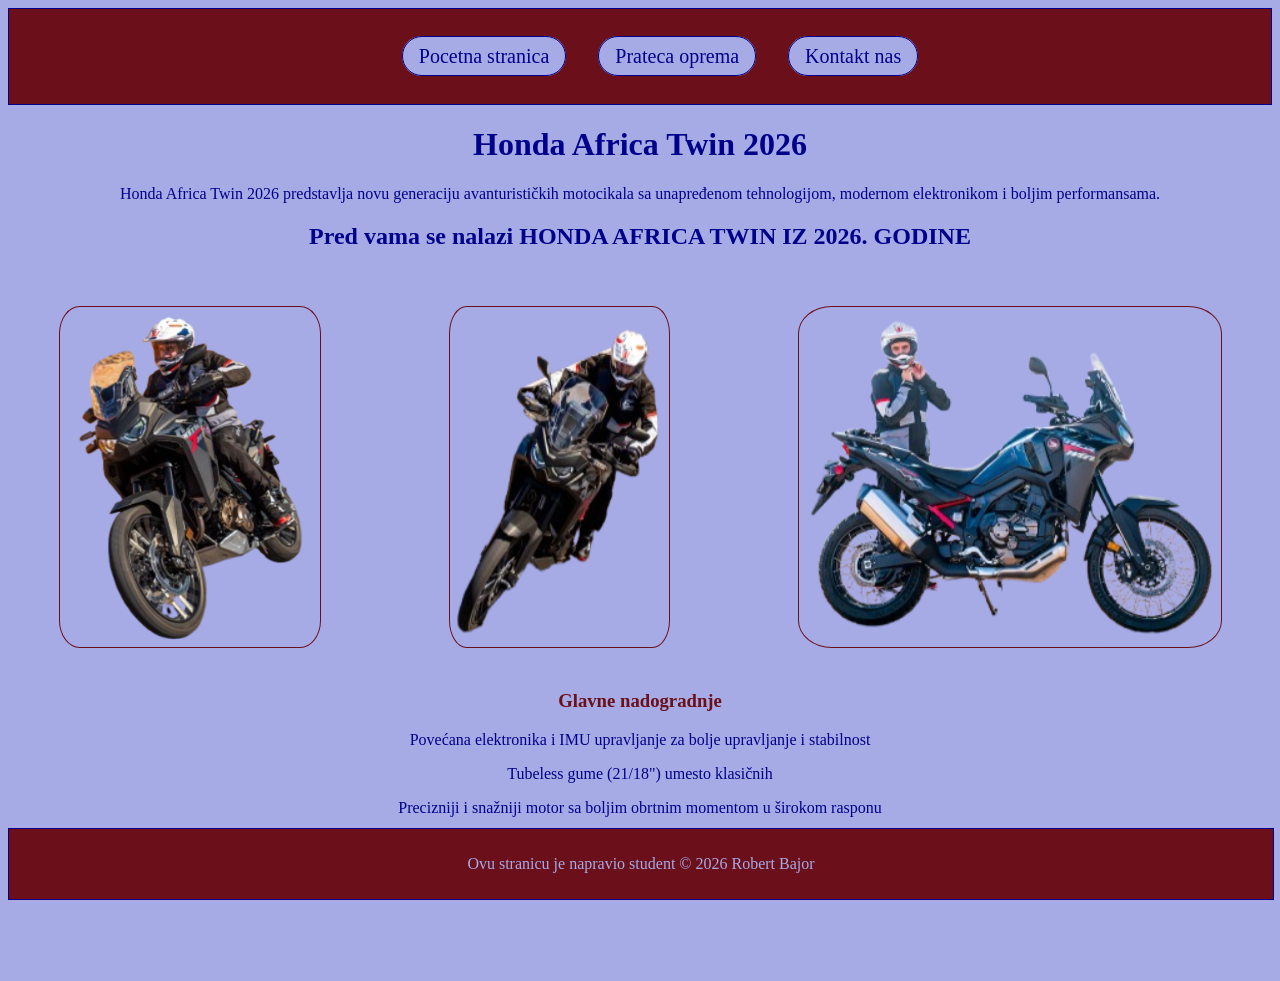
==== index.html @ 04c40079 "Update index.html" ====
<!DOCTYPE html>
<html lang="en">
<head>
    <meta charset="UTF-8">
    <meta name="author" content="Robert Bajor">
    <meta name="viewport" content="width=device-width, initial-scale=1.0">
    <meta name="description" content="Upoznajte Honda Africa Twin 2026 motocikl, njegove tehničke karakteristike, novu tehnologiju, performanse i prateću opremu.">
    <link rel="stylesheet" href="style.css">
    <link rel="icon" type="png" href="favicon.png">
    <title>Honda Africa Twin 2026 – Karakteristike i oprema</title>
</head>
<body>

    <header>
    <ul>
    <li><a href="index.html">Pocetna stranica</a></li>
    <li><a href="index2.html">Prateca oprema</a></li>
    <li><a href="index3.html">Kontakt nas</a></li>
    </ul>
    </header>

    <h1>Honda Africa Twin 2026</h1>
    <p>Honda Africa Twin 2026 predstavlja novu generaciju
avanturističkih motocikala sa unapređenom tehnologijom,
modernom elektronikom i boljim performansama.</p>
    <h2>Pred vama se nalazi HONDA AFRICA TWIN IZ 2026. GODINE</h2>

    <div class="container">
    <img id="prva" src="prva.png" alt="prvaslika">
    <img id="druga" src="druga.png" alt="drugaslika">
    <img id="treca" src="treca.png" alt="trecaslika">
    </div>

    <h3>Glavne nadogradnje</h3>
    <p>Povećana elektronika i IMU upravljanje za bolje upravljanje i stabilnost</p>
    <p>Tubeless gume (21/18") umesto klasičnih</p>
    <p>Precizniji i snažniji motor sa boljim obrtnim momentom u širokom rasponu</p>
    <p>Ažurirani TFT ekran i bolja povezivost</p>
    <p>Opcija Showa EERA™ elektronski upravljanog ovjesa na ES i Adventure Sports modelima</p>

    <footer>
    <p id="paragraf">Ovu stranicu je napravio student © 2026 Robert Bajor</p>
    </footer>
</body>
</html>
---- style.css ----
body{
    text-align: center;
    background-color: #a6abe6;
}

header{
    background-color: #6b0f1a;
    padding: 20px 0px;
    border: 1px solid darkblue;
}

ul{
    display: flex;
    justify-content: center;
    gap: 32px;
    list-style: none;
}

a {
    text-decoration: none;
    color: darkblue;
    font-size: 20px;
    background-color: #a6abe6;
    padding: 8px 16px;
    border: 1px solid darkblue;
    border-radius: 32px;
    animation: menjanjeBoje 1.5s infinite alternate;
    transition: all 0.3s ease;
}

@keyframes menjanjeBoje {
    0% {
        background-color: #a6abe6;
        color: darkblue;
    }
    50% {
        background-color: #9790d8;
        color: white;
    }
    100% {
        background-color: #a6abe6;
        color: darkblue;
    }
}

h1{
    color: darkblue;
}

h2{
    color: darkblue;
    padding-bottom: 36px;
}

.container{
    display: flex;
    justify-content: center;
    gap: 128px;
}

#prva{
    width: 260px;
    height: 340px;
}

footer{
    background-color: #6b0f1a;
    padding: 10px 0px;
    border: 1px solid darkblue;
    bottom: 0px;
    position: sticky;
    width: 100%;
}

img {
    animation: Dolazak 1.2s ease-in;
    border: 1px solid #6b0f1a;
    border-radius: 8%;
}

@keyframes Dolazak {
    from {
        opacity: 0;
        transform: scale(0.9);
    }
    to {
        opacity: 1;
        transform: scale(1);
    }
}

img:hover{
    background-color: #9790d8;
    border-radius: 8%;
    transition: 0.2s;

}

h3{
    color: #6b0f1a;
    padding-top: 24px;
}

p{
    color: darkblue;
}

#paragraf{
    color: #a6abe6;
}

.forma{
    text-align: center;
    display: flex;
    flex-direction: column;
    gap: 12px;
    max-width: 400px;
    border: 2px solid #6b0f1a;
    border-radius: 12%;
    padding: 64px;
    margin: auto;
}

header {
    animation: slideDown 1s ease-out;
}

@keyframes slideDown {
    from {
        transform: translateY(-50px);
        opacity: 0;
    }
    to {
        transform: translateY(0);
        opacity: 1;
    }
}
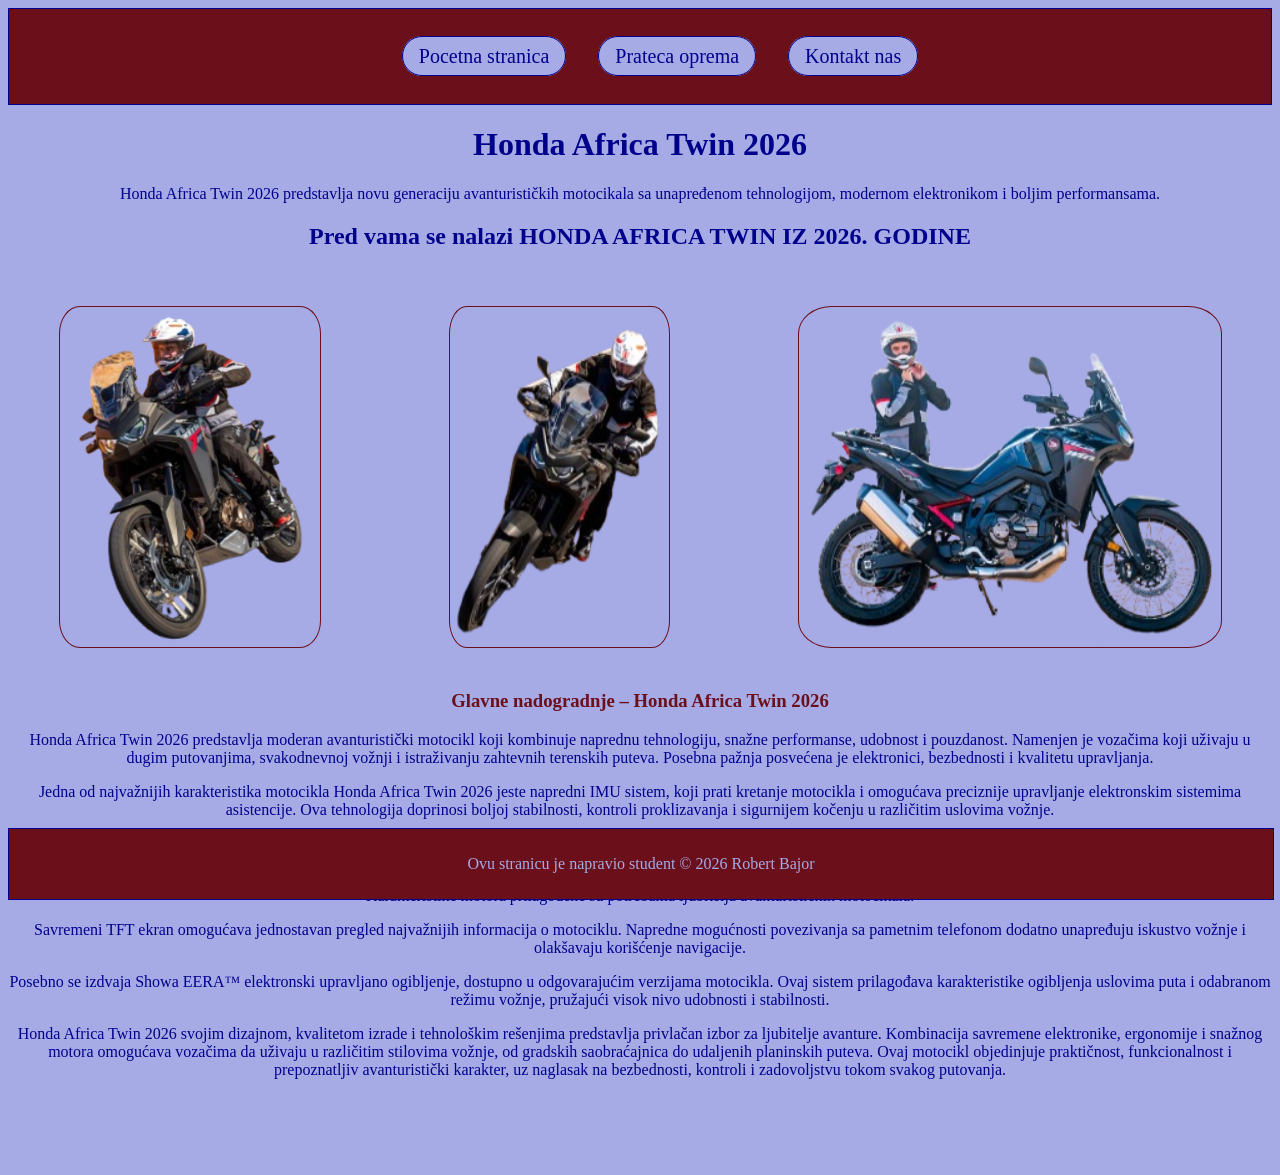
==== commit bd28ddd5: "Update index.html" ====
--- a/index.html
+++ b/index.html
@@ -1,13 +1,14 @@
 <!DOCTYPE html>
-<html lang="en">
+<html lang="sr-Latn">
 <head>
     <meta charset="UTF-8">
     <meta name="author" content="Robert Bajor">
     <meta name="viewport" content="width=device-width, initial-scale=1.0">
+    <link rel="canonical" href="https://bajorrobert1024-ux.github.io/RobertBajorIT2026/index.html">
     <meta name="description" content="Upoznajte Honda Africa Twin 2026 motocikl, njegove tehničke karakteristike, novu tehnologiju, performanse i prateću opremu.">
     <link rel="stylesheet" href="style.css">
-    <link rel="icon" type="png" href="favicon.png">
-    <title>Honda Africa Twin 2026 – Karakteristike i oprema</title>
+    <link rel="icon" type="image" href="favicon.png">
+    <title>Honda Africa Twin 2026</title>
 </head>
 <body>
 
@@ -31,12 +32,21 @@
     <img id="treca" src="treca.png" alt="trecaslika">
     </div>
 
-    <h3>Glavne nadogradnje</h3>
-    <p>Povećana elektronika i IMU upravljanje za bolje upravljanje i stabilnost</p>
-    <p>Tubeless gume (21/18") umesto klasičnih</p>
-    <p>Precizniji i snažniji motor sa boljim obrtnim momentom u širokom rasponu</p>
-    <p>Ažurirani TFT ekran i bolja povezivost</p>
-    <p>Opcija Showa EERA™ elektronski upravljanog ovjesa na ES i Adventure Sports modelima</p>
+<h3>Glavne nadogradnje – Honda Africa Twin 2026</h3>
+
+<p>Honda Africa Twin 2026 predstavlja moderan avanturistički motocikl koji kombinuje naprednu tehnologiju, snažne performanse, udobnost i pouzdanost. Namenjen je vozačima koji uživaju u dugim putovanjima, svakodnevnoj vožnji i istraživanju zahtevnih terenskih puteva. Posebna pažnja posvećena je elektronici, bezbednosti i kvalitetu upravljanja.</p>
+
+<p>Jedna od najvažnijih karakteristika motocikla Honda Africa Twin 2026 jeste napredni IMU sistem, koji prati kretanje motocikla i omogućava preciznije upravljanje elektronskim sistemima asistencije. Ova tehnologija doprinosi boljoj stabilnosti, kontroli proklizavanja i sigurnijem kočenju u različitim uslovima vožnje.</p>
+
+<p>Tubeless pneumatici dimenzija 21 inč napred i 18 inča pozadi kod standardnog modela omogućavaju praktičnije održavanje i lakšu popravku u slučaju oštećenja pneumatika tokom putovanja.</p>
+
+<p>Snažan motor pruža odličan obrtni moment u širokom rasponu obrtaja, omogućavajući ravnomerno ubrzavanje, lakše savladavanje zahtevnih terena i udobnu vožnju na otvorenom putu. Karakteristike motora prilagođene su potrebama ljubitelja avanturističkih motocikala.</p>
+
+<p>Savremeni TFT ekran omogućava jednostavan pregled najvažnijih informacija o motociklu. Napredne mogućnosti povezivanja sa pametnim telefonom dodatno unapređuju iskustvo vožnje i olakšavaju korišćenje navigacije.</p>
+
+<p>Posebno se izdvaja Showa EERA™ elektronski upravljano ogibljenje, dostupno u odgovarajućim verzijama motocikla. Ovaj sistem prilagođava karakteristike ogibljenja uslovima puta i odabranom režimu vožnje, pružajući visok nivo udobnosti i stabilnosti.</p>
+
+<p>Honda Africa Twin 2026 svojim dizajnom, kvalitetom izrade i tehnološkim rešenjima predstavlja privlačan izbor za ljubitelje avanture. Kombinacija savremene elektronike, ergonomije i snažnog motora omogućava vozačima da uživaju u različitim stilovima vožnje, od gradskih saobraćajnica do udaljenih planinskih puteva. Ovaj motocikl objedinjuje praktičnost, funkcionalnost i prepoznatljiv avanturistički karakter, uz naglasak na bezbednosti, kontroli i zadovoljstvu tokom svakog putovanja.</p>
 
     <footer>
     <p id="paragraf">Ovu stranicu je napravio student © 2026 Robert Bajor</p>
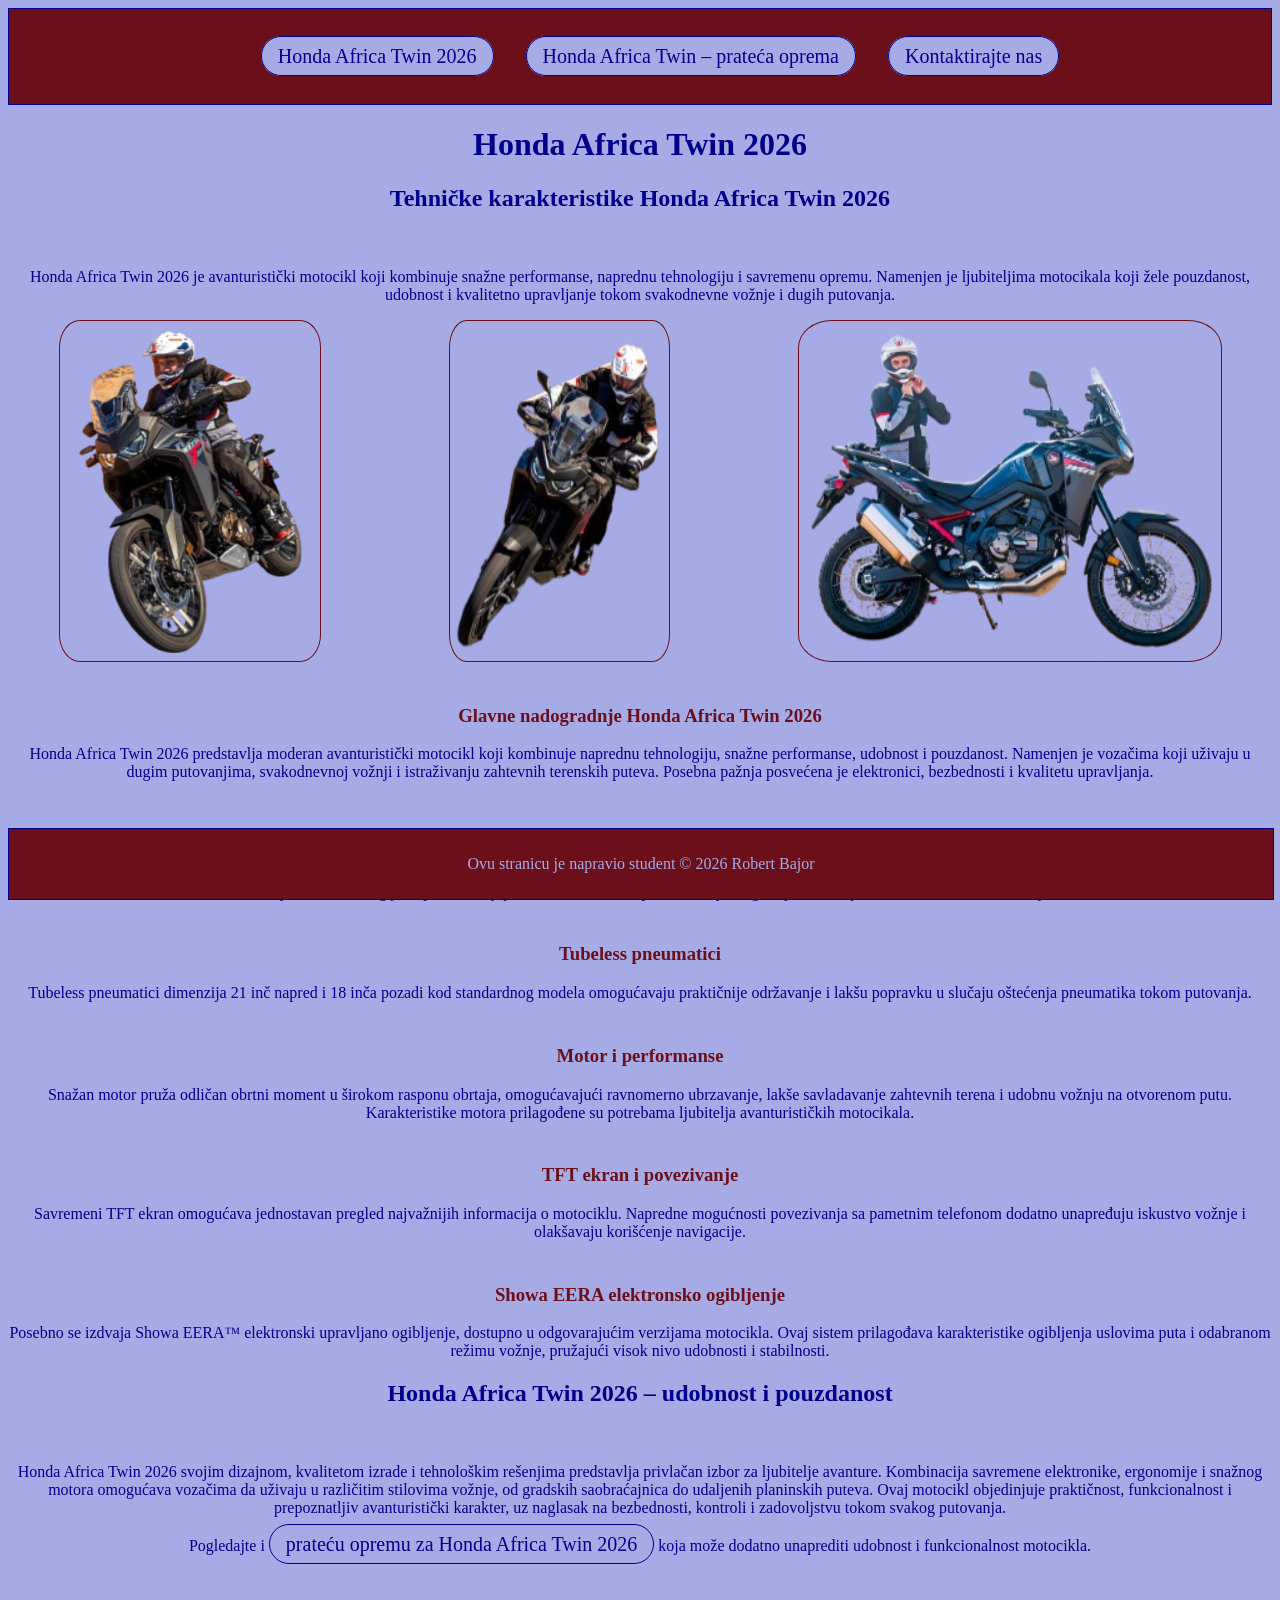
==== commit cb528a4b: "Update index.html" ====
--- a/index.html
+++ b/index.html
@@ -4,52 +4,79 @@
     <meta charset="UTF-8">
     <meta name="author" content="Robert Bajor">
     <meta name="viewport" content="width=device-width, initial-scale=1.0">
+
+    <title>Honda Africa Twin 2026 – Tehničke karakteristike</title>
+
+    <meta name="description" content="Upoznajte Honda Africa Twin 2026, njene tehničke karakteristike, performanse, glavne nadogradnje, naprednu tehnologiju i prateću opremu.">
+
+    <meta name="keywords" content="Honda Africa Twin 2026, Honda Africa Twin, Honda CRF1100L, Honda motocikli, avanturistički motocikli, tehničke karakteristike, performanse, prateća oprema, Showa EERA, IMU sistem, TFT ekran">
+
     <link rel="canonical" href="https://bajorrobert1024-ux.github.io/RobertBajorIT2026/index.html">
-    <meta name="description" content="Upoznajte Honda Africa Twin 2026 motocikl, njegove tehničke karakteristike, novu tehnologiju, performanse i prateću opremu.">
+
     <link rel="stylesheet" href="style.css">
-    <link rel="icon" type="image" href="favicon.png">
-    <title>Honda Africa Twin 2026</title>
+    <link rel="apple-touch-icon" sizes="180x180" href="/apple-touch-icon.png">
+<link rel="icon" type="image/png" sizes="32x32" href="/favicon-32x32.png">
+<link rel="icon" type="image/png" sizes="16x16" href="/favicon-16x16.png">
+<link rel="manifest" href="/site.webmanifest">
 </head>
+
 <body>
 
     <header>
-    <ul>
-    <li><a href="index.html">Pocetna stranica</a></li>
-    <li><a href="index2.html">Prateca oprema</a></li>
-    <li><a href="index3.html">Kontakt nas</a></li>
-    </ul>
+        <nav>
+            <ul>
+                <li><a href="index.html">Honda Africa Twin 2026</a></li>
+                <li><a href="index2.html">Honda Africa Twin – prateća oprema</a></li>
+                <li><a href="index3.html">Kontaktirajte nas</a></li>
+            </ul>
+        </nav>
     </header>
 
     <h1>Honda Africa Twin 2026</h1>
-    <p>Honda Africa Twin 2026 predstavlja novu generaciju
-avanturističkih motocikala sa unapređenom tehnologijom,
-modernom elektronikom i boljim performansama.</p>
-    <h2>Pred vama se nalazi HONDA AFRICA TWIN IZ 2026. GODINE</h2>
+
+    <h2>Tehničke karakteristike Honda Africa Twin 2026</h2>
+
+    <p>Honda Africa Twin 2026 je avanturistički motocikl koji kombinuje snažne performanse, naprednu tehnologiju i savremenu opremu. Namenjen je ljubiteljima motocikala koji žele pouzdanost, udobnost i kvalitetno upravljanje tokom svakodnevne vožnje i dugih putovanja.</p>
 
     <div class="container">
-    <img id="prva" src="prva.png" alt="prvaslika">
-    <img id="druga" src="druga.png" alt="drugaslika">
-    <img id="treca" src="treca.png" alt="trecaslika">
+        <img id="prva" src="prva.png" alt="Honda Africa Twin 2026 – avanturistički motocikl">
+        <img id="druga" src="druga.png" alt="Honda Africa Twin 2026 – izgled i dizajn motocikla">
+        <img id="treca" src="treca.png" alt="Honda Africa Twin 2026 – detalji motocikla">
     </div>
 
-<h3>Glavne nadogradnje – Honda Africa Twin 2026</h3>
+    <h3>Glavne nadogradnje Honda Africa Twin 2026</h3>
 
-<p>Honda Africa Twin 2026 predstavlja moderan avanturistički motocikl koji kombinuje naprednu tehnologiju, snažne performanse, udobnost i pouzdanost. Namenjen je vozačima koji uživaju u dugim putovanjima, svakodnevnoj vožnji i istraživanju zahtevnih terenskih puteva. Posebna pažnja posvećena je elektronici, bezbednosti i kvalitetu upravljanja.</p>
+    <p>Honda Africa Twin 2026 predstavlja moderan avanturistički motocikl koji kombinuje naprednu tehnologiju, snažne performanse, udobnost i pouzdanost. Namenjen je vozačima koji uživaju u dugim putovanjima, svakodnevnoj vožnji i istraživanju zahtevnih terenskih puteva. Posebna pažnja posvećena je elektronici, bezbednosti i kvalitetu upravljanja.</p>
 
-<p>Jedna od najvažnijih karakteristika motocikla Honda Africa Twin 2026 jeste napredni IMU sistem, koji prati kretanje motocikla i omogućava preciznije upravljanje elektronskim sistemima asistencije. Ova tehnologija doprinosi boljoj stabilnosti, kontroli proklizavanja i sigurnijem kočenju u različitim uslovima vožnje.</p>
+    <h3>Napredna elektronika i IMU sistem</h3>
 
-<p>Tubeless pneumatici dimenzija 21 inč napred i 18 inča pozadi kod standardnog modela omogućavaju praktičnije održavanje i lakšu popravku u slučaju oštećenja pneumatika tokom putovanja.</p>
+    <p>Jedna od najvažnijih karakteristika motocikla Honda Africa Twin 2026 jeste napredni IMU sistem, koji prati kretanje motocikla i omogućava preciznije upravljanje elektronskim sistemima asistencije. Ova tehnologija doprinosi boljoj stabilnosti, kontroli proklizavanja i sigurnijem kočenju u različitim uslovima vožnje.</p>
 
-<p>Snažan motor pruža odličan obrtni moment u širokom rasponu obrtaja, omogućavajući ravnomerno ubrzavanje, lakše savladavanje zahtevnih terena i udobnu vožnju na otvorenom putu. Karakteristike motora prilagođene su potrebama ljubitelja avanturističkih motocikala.</p>
+    <h3>Tubeless pneumatici</h3>
 
-<p>Savremeni TFT ekran omogućava jednostavan pregled najvažnijih informacija o motociklu. Napredne mogućnosti povezivanja sa pametnim telefonom dodatno unapređuju iskustvo vožnje i olakšavaju korišćenje navigacije.</p>
+    <p>Tubeless pneumatici dimenzija 21 inč napred i 18 inča pozadi kod standardnog modela omogućavaju praktičnije održavanje i lakšu popravku u slučaju oštećenja pneumatika tokom putovanja.</p>
 
-<p>Posebno se izdvaja Showa EERA™ elektronski upravljano ogibljenje, dostupno u odgovarajućim verzijama motocikla. Ovaj sistem prilagođava karakteristike ogibljenja uslovima puta i odabranom režimu vožnje, pružajući visok nivo udobnosti i stabilnosti.</p>
+    <h3>Motor i performanse</h3>
 
-<p>Honda Africa Twin 2026 svojim dizajnom, kvalitetom izrade i tehnološkim rešenjima predstavlja privlačan izbor za ljubitelje avanture. Kombinacija savremene elektronike, ergonomije i snažnog motora omogućava vozačima da uživaju u različitim stilovima vožnje, od gradskih saobraćajnica do udaljenih planinskih puteva. Ovaj motocikl objedinjuje praktičnost, funkcionalnost i prepoznatljiv avanturistički karakter, uz naglasak na bezbednosti, kontroli i zadovoljstvu tokom svakog putovanja.</p>
+    <p>Snažan motor pruža odličan obrtni moment u širokom rasponu obrtaja, omogućavajući ravnomerno ubrzavanje, lakše savladavanje zahtevnih terena i udobnu vožnju na otvorenom putu. Karakteristike motora prilagođene su potrebama ljubitelja avanturističkih motocikala.</p>
+
+    <h3>TFT ekran i povezivanje</h3>
+
+    <p>Savremeni TFT ekran omogućava jednostavan pregled najvažnijih informacija o motociklu. Napredne mogućnosti povezivanja sa pametnim telefonom dodatno unapređuju iskustvo vožnje i olakšavaju korišćenje navigacije.</p>
+
+    <h3>Showa EERA elektronsko ogibljenje</h3>
+
+    <p>Posebno se izdvaja Showa EERA™ elektronski upravljano ogibljenje, dostupno u odgovarajućim verzijama motocikla. Ovaj sistem prilagođava karakteristike ogibljenja uslovima puta i odabranom režimu vožnje, pružajući visok nivo udobnosti i stabilnosti.</p>
+
+    <h2>Honda Africa Twin 2026 – udobnost i pouzdanost</h2>
+
+    <p>Honda Africa Twin 2026 svojim dizajnom, kvalitetom izrade i tehnološkim rešenjima predstavlja privlačan izbor za ljubitelje avanture. Kombinacija savremene elektronike, ergonomije i snažnog motora omogućava vozačima da uživaju u različitim stilovima vožnje, od gradskih saobraćajnica do udaljenih planinskih puteva. Ovaj motocikl objedinjuje praktičnost, funkcionalnost i prepoznatljiv avanturistički karakter, uz naglasak na bezbednosti, kontroli i zadovoljstvu tokom svakog putovanja.</p>
+
+    <p>Pogledajte i <a href="index2.html">prateću opremu za Honda Africa Twin 2026</a> koja može dodatno unaprediti udobnost i funkcionalnost motocikla.</p>
 
     <footer>
-    <p id="paragraf">Ovu stranicu je napravio student © 2026 Robert Bajor</p>
+        <p id="paragraf">Ovu stranicu je napravio student © 2026 Robert Bajor</p>
     </footer>
+
 </body>
 </html>
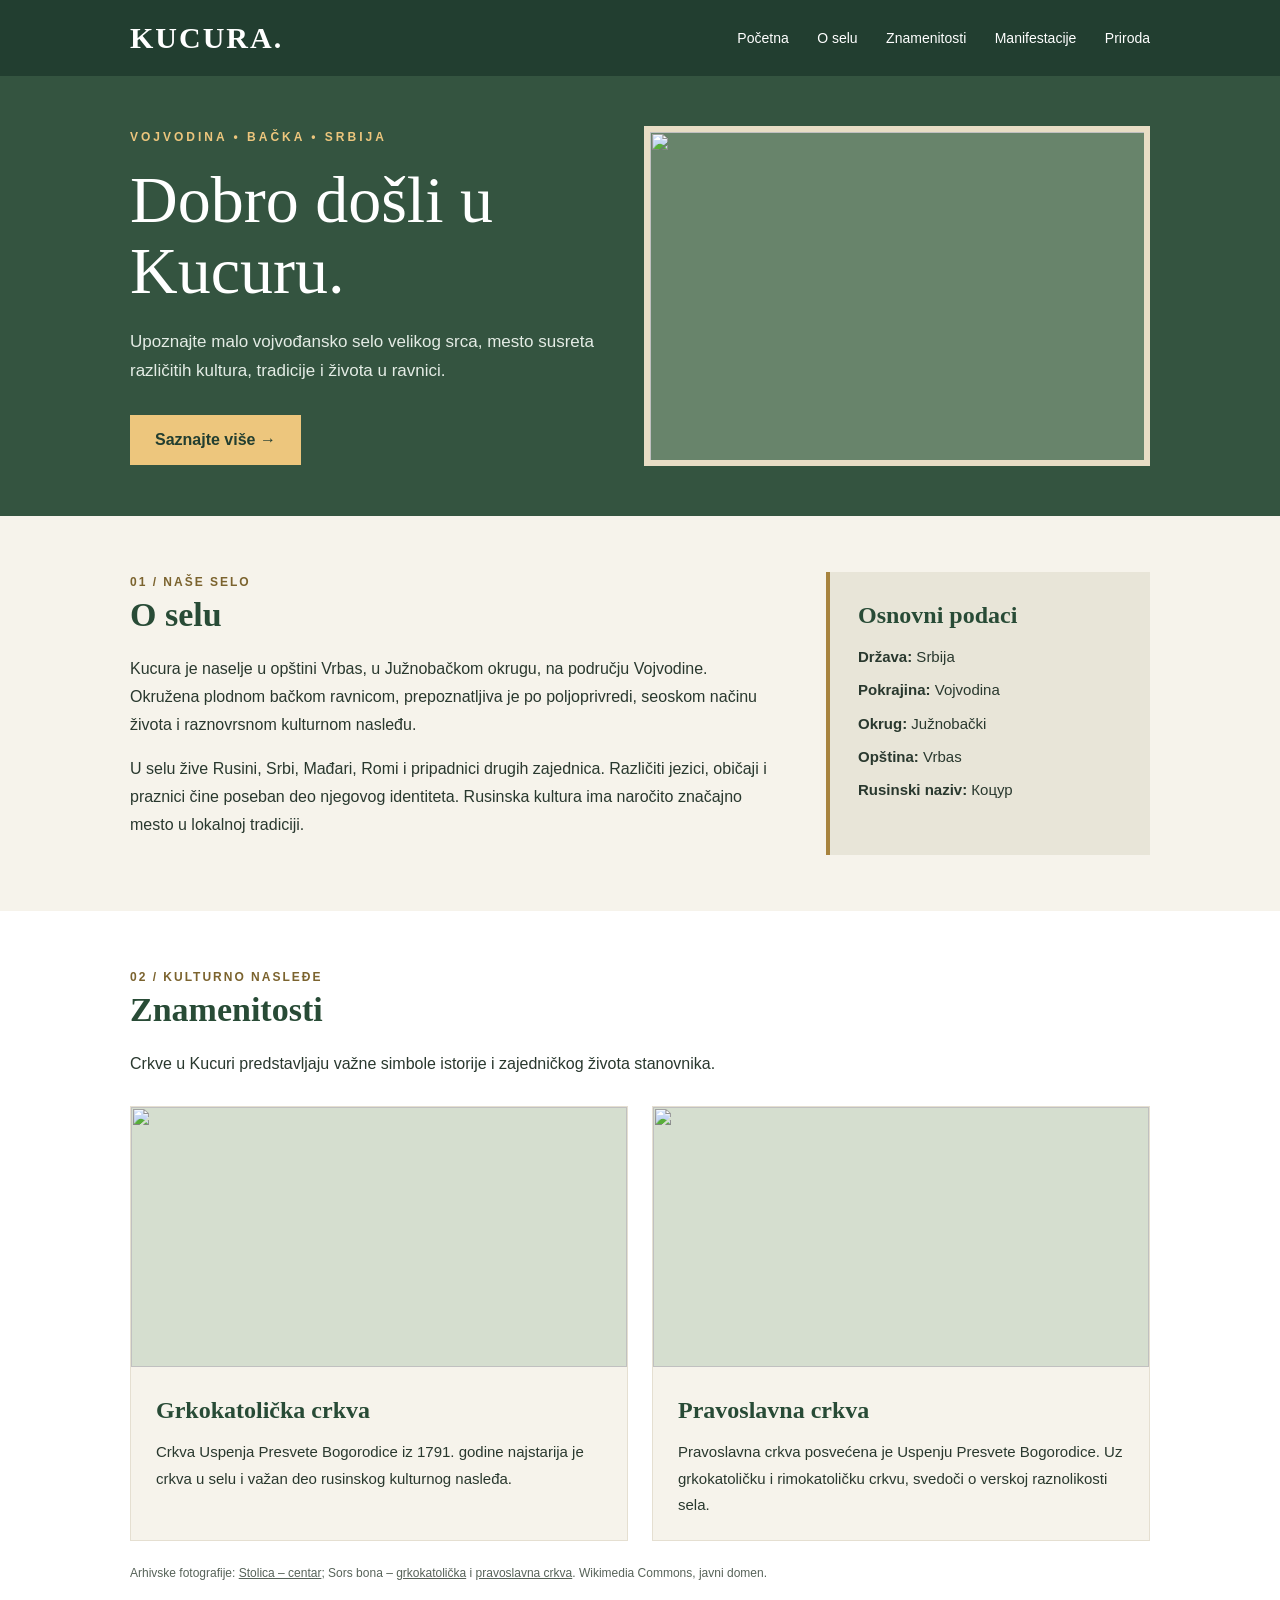
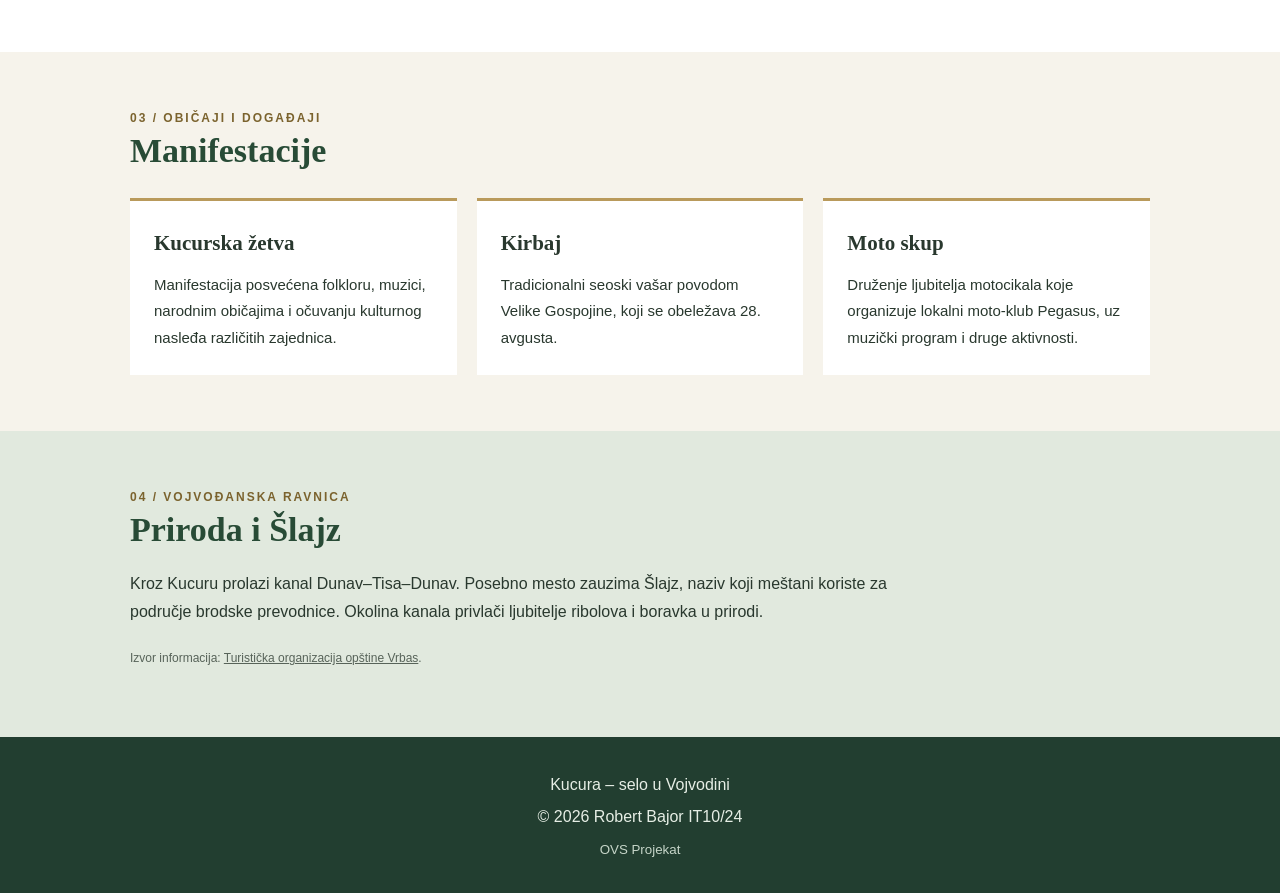
==== commit bed2600d: "Add files via upload" ====
--- a/index.html
+++ b/index.html
@@ -1,82 +1,143 @@
-<!DOCTYPE html>
-<html lang="sr-Latn">
-<head>
-    <meta charset="UTF-8">
-    <meta name="author" content="Robert Bajor">
-    <meta name="viewport" content="width=device-width, initial-scale=1.0">
-
-    <title>Honda Africa Twin 2026 – Tehničke karakteristike</title>
-
-    <meta name="description" content="Upoznajte Honda Africa Twin 2026, njene tehničke karakteristike, performanse, glavne nadogradnje, naprednu tehnologiju i prateću opremu.">
-
-    <meta name="keywords" content="Honda Africa Twin 2026, Honda Africa Twin, Honda CRF1100L, Honda motocikli, avanturistički motocikli, tehničke karakteristike, performanse, prateća oprema, Showa EERA, IMU sistem, TFT ekran">
-
-    <link rel="canonical" href="https://bajorrobert1024-ux.github.io/RobertBajorIT2026/index.html">
-
-    <link rel="stylesheet" href="style.css">
-    <link rel="apple-touch-icon" sizes="180x180" href="/apple-touch-icon.png">
-<link rel="icon" type="image/png" sizes="32x32" href="/favicon-32x32.png">
-<link rel="icon" type="image/png" sizes="16x16" href="/favicon-16x16.png">
-<link rel="manifest" href="/site.webmanifest">
-</head>
-
-<body>
-
-    <header>
-        <nav>
-            <ul>
-                <li><a href="index.html">Honda Africa Twin 2026</a></li>
-                <li><a href="index2.html">Honda Africa Twin – prateća oprema</a></li>
-                <li><a href="index3.html">Kontaktirajte nas</a></li>
-            </ul>
-        </nav>
-    </header>
-
-    <h1>Honda Africa Twin 2026</h1>
-
-    <h2>Tehničke karakteristike Honda Africa Twin 2026</h2>
-
-    <p>Honda Africa Twin 2026 je avanturistički motocikl koji kombinuje snažne performanse, naprednu tehnologiju i savremenu opremu. Namenjen je ljubiteljima motocikala koji žele pouzdanost, udobnost i kvalitetno upravljanje tokom svakodnevne vožnje i dugih putovanja.</p>
-
-    <div class="container">
-        <img id="prva" src="prva.png" alt="Honda Africa Twin 2026 – avanturistički motocikl">
-        <img id="druga" src="druga.png" alt="Honda Africa Twin 2026 – izgled i dizajn motocikla">
-        <img id="treca" src="treca.png" alt="Honda Africa Twin 2026 – detalji motocikla">
-    </div>
-
-    <h3>Glavne nadogradnje Honda Africa Twin 2026</h3>
-
-    <p>Honda Africa Twin 2026 predstavlja moderan avanturistički motocikl koji kombinuje naprednu tehnologiju, snažne performanse, udobnost i pouzdanost. Namenjen je vozačima koji uživaju u dugim putovanjima, svakodnevnoj vožnji i istraživanju zahtevnih terenskih puteva. Posebna pažnja posvećena je elektronici, bezbednosti i kvalitetu upravljanja.</p>
-
-    <h3>Napredna elektronika i IMU sistem</h3>
-
-    <p>Jedna od najvažnijih karakteristika motocikla Honda Africa Twin 2026 jeste napredni IMU sistem, koji prati kretanje motocikla i omogućava preciznije upravljanje elektronskim sistemima asistencije. Ova tehnologija doprinosi boljoj stabilnosti, kontroli proklizavanja i sigurnijem kočenju u različitim uslovima vožnje.</p>
-
-    <h3>Tubeless pneumatici</h3>
-
-    <p>Tubeless pneumatici dimenzija 21 inč napred i 18 inča pozadi kod standardnog modela omogućavaju praktičnije održavanje i lakšu popravku u slučaju oštećenja pneumatika tokom putovanja.</p>
-
-    <h3>Motor i performanse</h3>
-
-    <p>Snažan motor pruža odličan obrtni moment u širokom rasponu obrtaja, omogućavajući ravnomerno ubrzavanje, lakše savladavanje zahtevnih terena i udobnu vožnju na otvorenom putu. Karakteristike motora prilagođene su potrebama ljubitelja avanturističkih motocikala.</p>
-
-    <h3>TFT ekran i povezivanje</h3>
-
-    <p>Savremeni TFT ekran omogućava jednostavan pregled najvažnijih informacija o motociklu. Napredne mogućnosti povezivanja sa pametnim telefonom dodatno unapređuju iskustvo vožnje i olakšavaju korišćenje navigacije.</p>
-
-    <h3>Showa EERA elektronsko ogibljenje</h3>
-
-    <p>Posebno se izdvaja Showa EERA™ elektronski upravljano ogibljenje, dostupno u odgovarajućim verzijama motocikla. Ovaj sistem prilagođava karakteristike ogibljenja uslovima puta i odabranom režimu vožnje, pružajući visok nivo udobnosti i stabilnosti.</p>
-
-    <h2>Honda Africa Twin 2026 – udobnost i pouzdanost</h2>
-
-    <p>Honda Africa Twin 2026 svojim dizajnom, kvalitetom izrade i tehnološkim rešenjima predstavlja privlačan izbor za ljubitelje avanture. Kombinacija savremene elektronike, ergonomije i snažnog motora omogućava vozačima da uživaju u različitim stilovima vožnje, od gradskih saobraćajnica do udaljenih planinskih puteva. Ovaj motocikl objedinjuje praktičnost, funkcionalnost i prepoznatljiv avanturistički karakter, uz naglasak na bezbednosti, kontroli i zadovoljstvu tokom svakog putovanja.</p>
-
-    <p>Pogledajte i <a href="index2.html">prateću opremu za Honda Africa Twin 2026</a> koja može dodatno unaprediti udobnost i funkcionalnost motocikla.</p>
-
-    <footer>
-        <p id="paragraf">Ovu stranicu je napravio student © 2026 Robert Bajor</p>
-    </footer>
-
-</body>
-</html>
+<!DOCTYPE html>
+<html>
+<head>
+    <meta charset="UTF-8">
+    <meta name="author" content="Robert Bajor">
+    <title>Početna</title>
+    <style>
+        * { box-sizing: border-box; }
+        html { scroll-behavior: smooth; }
+        body { margin: 0; font-family: Arial, sans-serif; background: #f6f3eb; color: #29382e; line-height: 1.75; }
+        .wrap { width: 1020px; margin: 0 auto; }
+        .top { background: #223e30; color: #fff; }
+        .top .wrap { height: 76px; display: flex; align-items: center; justify-content: space-between; }
+        .brand { font-family: Georgia, serif; font-weight: bold; font-size: 30px; letter-spacing: 2px; }
+        .nav a { color: #fff; text-decoration: none; margin-left: 24px; font-size: 14px; }
+        .nav a:hover { color: #edc67d; }
+        .hero { background: #345440; color: #fff; }
+        .hero .wrap { display: flex; align-items: center; min-height: 440px; gap: 44px; padding: 44px 0; }
+        .hero-copy { width: 470px; }
+        .eyebrow { color: #edc67d; letter-spacing: 3px; font-size: 12px; font-weight: bold; text-transform: uppercase; }
+        .hero-title { font-family: Georgia, serif; font-size: 66px; line-height: 1.08; margin: 16px 0 20px; }
+        .hero p { color: #e4ece5; font-size: 17px; }
+        .hero-photo { width: 506px; height: 340px; object-fit: cover; border: 6px solid #e8ddc5; background: #68846b; }
+        .button { display: inline-block; padding: 11px 25px; background: #edc67d; color: #223e30; text-decoration: none; font-weight: bold; margin-top: 12px; }
+        .button:hover { background: #fff0cd; }
+        .section { padding: 56px 0; }
+        .section-title { font-family: Georgia, serif; font-size: 34px; line-height: 1.3; margin: 0 0 18px; color: #284b36; }
+        .kicker { font-size: 12px; text-transform: uppercase; letter-spacing: 2px; color: #7b632e; font-weight: bold; }
+        .intro { display: grid; grid-template-columns: 2fr 1fr; gap: 48px; }
+        .facts { background: #e8e5d8; padding: 22px 28px; border-left: 4px solid #a7833e; }
+        .facts p { margin: 7px 0; font-size: 15px; }
+        .white { background: #fff; }
+        .cards { display: flex; gap: 24px; margin-top: 28px; }
+        .card { background: #f6f3eb; width: 498px; border: 1px solid #e5dfd1; overflow: hidden; }
+        .card img { display: block; width: 100%; height: 260px; object-fit: cover; object-position: 50% 30%; background: #d5decf; }
+        .card-copy { padding: 22px 25px; }
+        .card-title { font-family: Georgia, serif; font-weight: bold; font-size: 24px; margin: 0 0 8px; color: #284b36; }
+        .card p { margin: 0; font-size: 15px; }
+        .events { display: flex; gap: 20px; margin-top: 25px; }
+        .event { width: 33.33%; background: #fff; padding: 24px; border-top: 3px solid #b99a5b; }
+        .event-name { font-size: 21px; font-family: Georgia, serif; font-weight: bold; }
+        .event p { font-size: 15px; margin: 10px 0 0; }
+        .nature { background: #e1e9de; }
+        .nature p { max-width: 780px; }
+        .source { font-size: 12px; color: #576359; margin-top: 22px; }
+        .source a { color: inherit; }
+        footer { background: #223e30; color: #e6eee5; text-align: center; padding: 30px 0; }
+        footer p { margin: 4px 0; }
+        footer small { color: #c6d5c8; }
+    </style>
+</head>
+<body>
+    <div class="top" id="pocetna">
+        <div class="wrap">
+            <div class="brand">KUCURA.</div>
+            <div class="nav">
+                <a href="#pocetna">Početna</a>
+                <a href="#o-selu">O selu</a>
+                <a href="#znamenitosti">Znamenitosti</a>
+                <a href="#manifestacije">Manifestacije</a>
+                <a href="#priroda">Priroda</a>
+            </div>
+        </div>
+    </div>
+    <div class="hero">
+        <div class="wrap">
+            <div class="hero-copy">
+                <div class="eyebrow">Vojvodina &bull; Bačka &bull; Srbija</div>
+                <div class="hero-title">Dobro došli u Kucuru.</div>
+                <p>Upoznajte malo vojvođansko selo velikog srca, mesto susreta različitih kultura, tradicije i života u ravnici.</p>
+                <a class="button" href="#o-selu">Saznajte više &rarr;</a>
+            </div>
+            <img class="hero-photo" src="https://upload.wikimedia.org/wikipedia/commons/1/11/Centar_Kucure.JPG">
+        </div>
+    </div>
+    <div class="section" id="o-selu">
+        <div class="wrap intro">
+            <div>
+                <div class="kicker">01 / Naše selo</div>
+                <h3 class="section-title">O selu</h3>
+                <p>Kucura je naselje u opštini Vrbas, u Južnobačkom okrugu, na području Vojvodine. Okružena plodnom bačkom ravnicom, prepoznatljiva je po poljoprivredi, seoskom načinu života i raznovrsnom kulturnom nasleđu.</p>
+                <p>U selu žive Rusini, Srbi, Mađari, Romi i pripadnici drugih zajednica. Različiti jezici, običaji i praznici čine poseban deo njegovog identiteta. Rusinska kultura ima naročito značajno mesto u lokalnoj tradiciji.</p>
+            </div>
+            <div class="facts">
+                <div class="card-title">Osnovni podaci</div>
+                <p><strong>Država:</strong> Srbija</p>
+                <p><strong>Pokrajina:</strong> Vojvodina</p>
+                <p><strong>Okrug:</strong> Južnobački</p>
+                <p><strong>Opština:</strong> Vrbas</p>
+                <p><strong>Rusinski naziv:</strong> Коцур</p>
+            </div>
+        </div>
+    </div>
+    <div class="section white" id="znamenitosti">
+        <div class="wrap">
+            <div class="kicker">02 / Kulturno nasleđe</div>
+            <h3 class="section-title">Znamenitosti</h3>
+            <p>Crkve u Kucuri predstavljaju važne simbole istorije i zajedničkog života stanovnika.</p>
+            <div class="cards">
+                <div class="card">
+                    <img src="https://upload.wikimedia.org/wikipedia/commons/6/60/Kucura%2C_Uniate_church.jpg">
+                    <div class="card-copy">
+                        <div class="card-title">Grkokatolička crkva</div>
+                        <p>Crkva Uspenja Presvete Bogorodice iz 1791. godine najstarija je crkva u selu i važan deo rusinskog kulturnog nasleđa.</p>
+                    </div>
+                </div>
+                <div class="card">
+                    <img src="https://upload.wikimedia.org/wikipedia/commons/e/e2/Kucura_Orthodox_church.jpg">
+                    <div class="card-copy">
+                        <div class="card-title">Pravoslavna crkva</div>
+                        <p>Pravoslavna crkva posvećena je Uspenju Presvete Bogorodice. Uz grkokatoličku i rimokatoličku crkvu, svedoči o verskoj raznolikosti sela.</p>
+                    </div>
+                </div>
+            </div>
+            <p class="source">Arhivske fotografije: <a href="https://commons.wikimedia.org/wiki/File:Centar_Kucure.JPG">Stolica – centar</a>; Sors bona – <a href="https://commons.wikimedia.org/wiki/File:Kucura,_Uniate_church.jpg">grkokatolička</a> i <a href="https://commons.wikimedia.org/wiki/File:Kucura_Orthodox_church.jpg">pravoslavna crkva</a>. Wikimedia Commons, javni domen.</p>
+        </div>
+    </div>
+    <div class="section" id="manifestacije">
+        <div class="wrap">
+            <div class="kicker">03 / Običaji i događaji</div>
+            <h3 class="section-title">Manifestacije</h3>
+            <div class="events">
+                <div class="event"><div class="event-name">Kucurska žetva</div><p>Manifestacija posvećena folkloru, muzici, narodnim običajima i očuvanju kulturnog nasleđa različitih zajednica.</p></div>
+                <div class="event"><div class="event-name">Kirbaj</div><p>Tradicionalni seoski vašar povodom Velike Gospojine, koji se obeležava 28. avgusta.</p></div>
+                <div class="event"><div class="event-name">Moto skup</div><p>Druženje ljubitelja motocikala koje organizuje lokalni moto-klub Pegasus, uz muzički program i druge aktivnosti.</p></div>
+            </div>
+        </div>
+    </div>
+    <div class="section nature" id="priroda">
+        <div class="wrap">
+            <div class="kicker">04 / Vojvođanska ravnica</div>
+            <h3 class="section-title">Priroda i Šlajz</h3>
+            <p>Kroz Kucuru prolazi kanal Dunav–Tisa–Dunav. Posebno mesto zauzima Šlajz, naziv koji meštani koriste za područje brodske prevodnice. Okolina kanala privlači ljubitelje ribolova i boravka u prirodi.</p>
+            <p class="source">Izvor informacija: <a href="https://www.turizamvrbas.com/naselja-opstine/kucura.html">Turistička organizacija opštine Vrbas</a>.</p>
+        </div>
+    </div>
+    <footer>
+        <p>Kucura – selo u Vojvodini</p>
+        <p>© 2026 Robert Bajor IT10/24</p>
+        <small>OVS Projekat</small>
+    </footer>
+</body>
+</html>
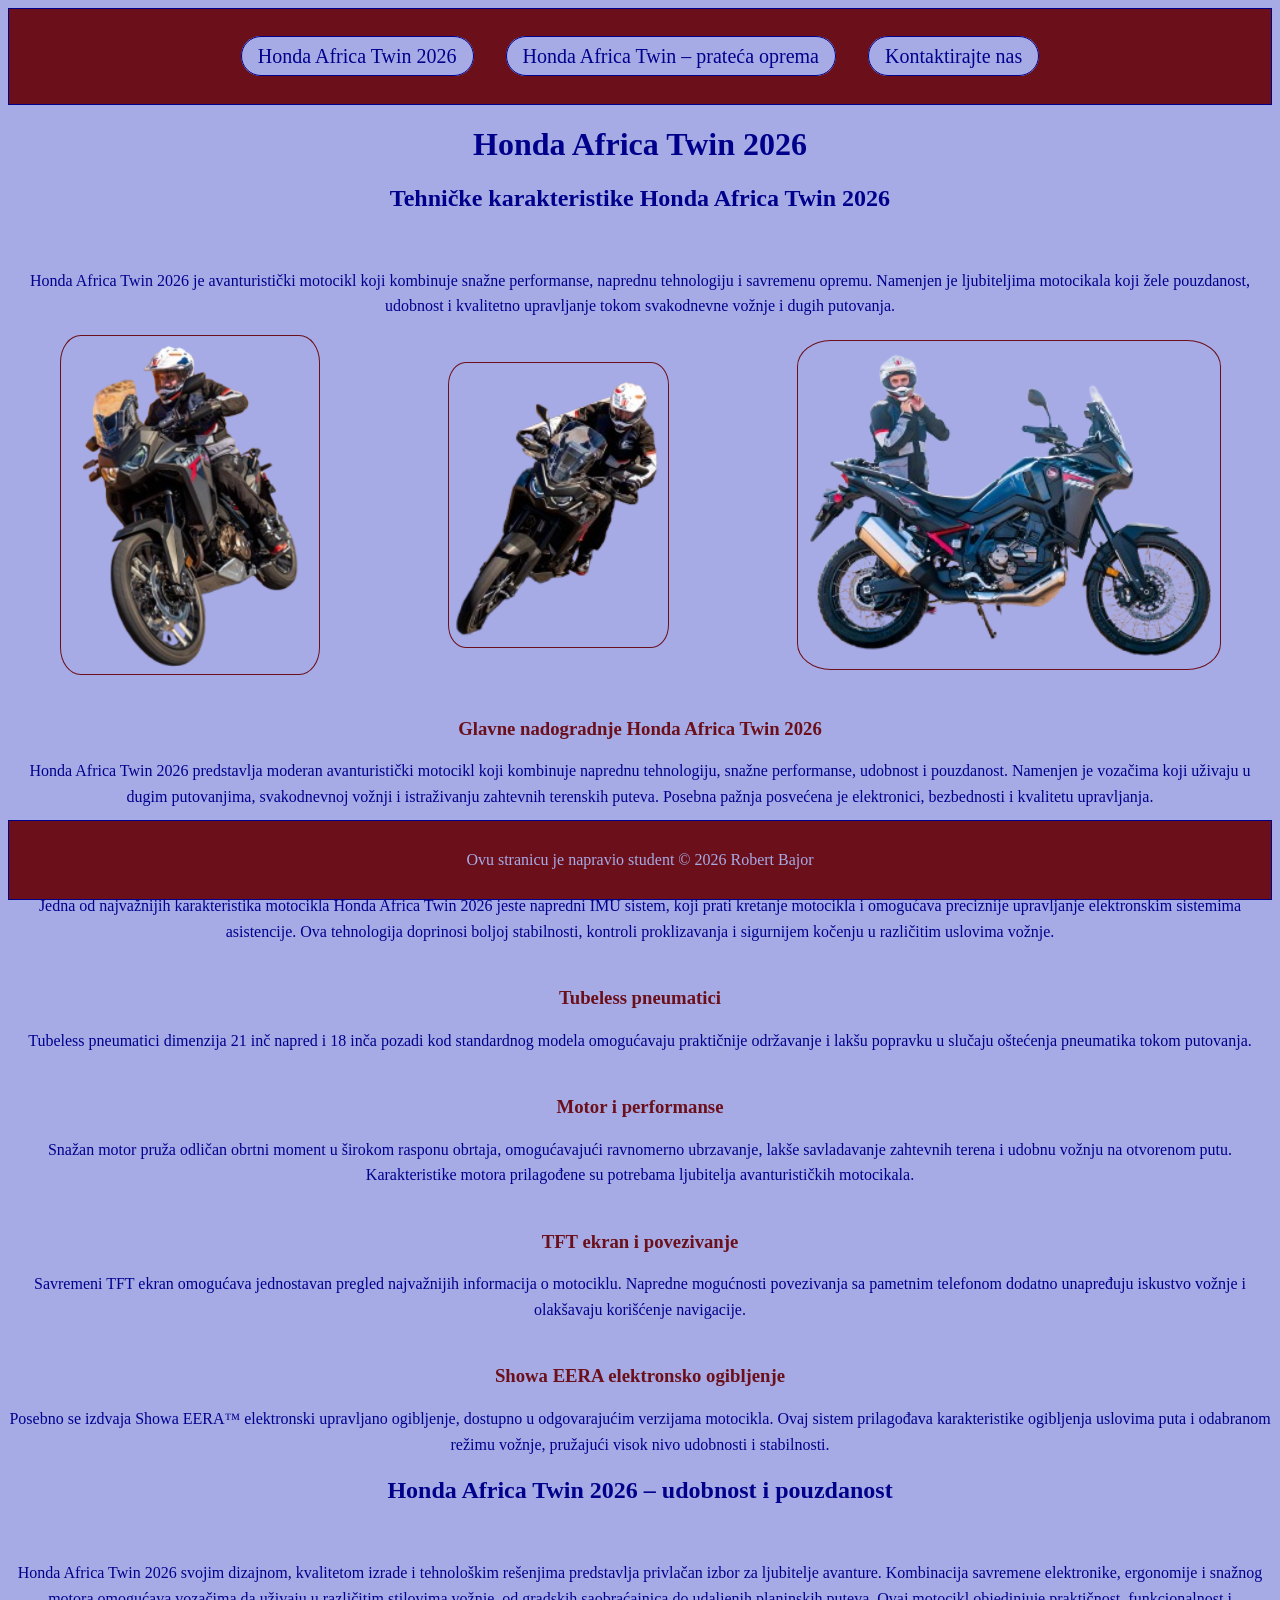
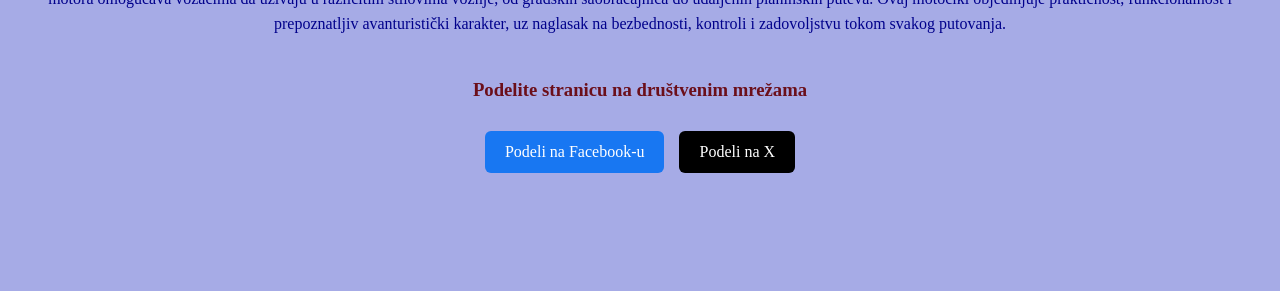
==== commit 80e243e6: "Update index.html" ====
--- a/index.html
+++ b/index.html
@@ -1,143 +1,135 @@
+
 <!DOCTYPE html>
-<html>
+<html lang="sr-Latn">
 <head>
     <meta charset="UTF-8">
     <meta name="author" content="Robert Bajor">
-    <title>Početna</title>
-    <style>
-        * { box-sizing: border-box; }
-        html { scroll-behavior: smooth; }
-        body { margin: 0; font-family: Arial, sans-serif; background: #f6f3eb; color: #29382e; line-height: 1.75; }
-        .wrap { width: 1020px; margin: 0 auto; }
-        .top { background: #223e30; color: #fff; }
-        .top .wrap { height: 76px; display: flex; align-items: center; justify-content: space-between; }
-        .brand { font-family: Georgia, serif; font-weight: bold; font-size: 30px; letter-spacing: 2px; }
-        .nav a { color: #fff; text-decoration: none; margin-left: 24px; font-size: 14px; }
-        .nav a:hover { color: #edc67d; }
-        .hero { background: #345440; color: #fff; }
-        .hero .wrap { display: flex; align-items: center; min-height: 440px; gap: 44px; padding: 44px 0; }
-        .hero-copy { width: 470px; }
-        .eyebrow { color: #edc67d; letter-spacing: 3px; font-size: 12px; font-weight: bold; text-transform: uppercase; }
-        .hero-title { font-family: Georgia, serif; font-size: 66px; line-height: 1.08; margin: 16px 0 20px; }
-        .hero p { color: #e4ece5; font-size: 17px; }
-        .hero-photo { width: 506px; height: 340px; object-fit: cover; border: 6px solid #e8ddc5; background: #68846b; }
-        .button { display: inline-block; padding: 11px 25px; background: #edc67d; color: #223e30; text-decoration: none; font-weight: bold; margin-top: 12px; }
-        .button:hover { background: #fff0cd; }
-        .section { padding: 56px 0; }
-        .section-title { font-family: Georgia, serif; font-size: 34px; line-height: 1.3; margin: 0 0 18px; color: #284b36; }
-        .kicker { font-size: 12px; text-transform: uppercase; letter-spacing: 2px; color: #7b632e; font-weight: bold; }
-        .intro { display: grid; grid-template-columns: 2fr 1fr; gap: 48px; }
-        .facts { background: #e8e5d8; padding: 22px 28px; border-left: 4px solid #a7833e; }
-        .facts p { margin: 7px 0; font-size: 15px; }
-        .white { background: #fff; }
-        .cards { display: flex; gap: 24px; margin-top: 28px; }
-        .card { background: #f6f3eb; width: 498px; border: 1px solid #e5dfd1; overflow: hidden; }
-        .card img { display: block; width: 100%; height: 260px; object-fit: cover; object-position: 50% 30%; background: #d5decf; }
-        .card-copy { padding: 22px 25px; }
-        .card-title { font-family: Georgia, serif; font-weight: bold; font-size: 24px; margin: 0 0 8px; color: #284b36; }
-        .card p { margin: 0; font-size: 15px; }
-        .events { display: flex; gap: 20px; margin-top: 25px; }
-        .event { width: 33.33%; background: #fff; padding: 24px; border-top: 3px solid #b99a5b; }
-        .event-name { font-size: 21px; font-family: Georgia, serif; font-weight: bold; }
-        .event p { font-size: 15px; margin: 10px 0 0; }
-        .nature { background: #e1e9de; }
-        .nature p { max-width: 780px; }
-        .source { font-size: 12px; color: #576359; margin-top: 22px; }
-        .source a { color: inherit; }
-        footer { background: #223e30; color: #e6eee5; text-align: center; padding: 30px 0; }
-        footer p { margin: 4px 0; }
-        footer small { color: #c6d5c8; }
-    </style>
+    <meta name="viewport" content="width=device-width, initial-scale=1.0">
+
+    <title>Honda Africa Twin 2026 – Tehničke karakteristike</title>
+
+    <meta name="description" content="Upoznajte Honda Africa Twin 2026, njene tehničke karakteristike, performanse, glavne nadogradnje, naprednu tehnologiju i prateću opremu.">
+
+    <meta name="keywords" content="Honda Africa Twin 2026, Honda Africa Twin, Honda CRF1100L, Honda motocikli, avanturistički motocikli, tehničke karakteristike, performanse, prateća oprema, Showa EERA, IMU sistem, TFT ekran">
+
+    <link rel="canonical" href="https://bajorrobert1024-ux.github.io/RobertBajorIT2026/index.html">
+
+    <!-- Favicon -->
+    <link rel="icon" type="image/png" href="favicon.png">
+
+    <!-- CSS -->
+    <link rel="stylesheet" href="style.css">
+
+    <!-- Open Graph meta tagovi -->
+    <meta property="og:type" content="website">
+    <meta property="og:site_name" content="Honda Africa Twin 2026">
+    <meta property="og:title" content="Honda Africa Twin 2026 – Tehničke karakteristike">
+    <meta property="og:description" content="Otkrijte performanse, naprednu tehnologiju i glavne nadogradnje motocikla Honda Africa Twin 2026.">
+    <meta property="og:url" content="https://bajorrobert1024-ux.github.io/RobertBajorIT2026/index.html">
+    <meta property="og:image" content="https://bajorrobert1024-ux.github.io/RobertBajorIT2026/prva.png">
+    <meta property="og:image:alt" content="Honda Africa Twin 2026 motocikl">
+    <meta property="og:locale" content="sr_RS">
+
+    <!-- Twitter meta tagovi -->
+    <meta name="twitter:card" content="summary_large_image">
+    <meta name="twitter:title" content="Honda Africa Twin 2026">
+    <meta name="twitter:description" content="Tehničke karakteristike, performanse i glavne nadogradnje motocikla Honda Africa Twin 2026.">
+    <meta name="twitter:image" content="https://bajorrobert1024-ux.github.io/RobertBajorIT2026/prva.png">
+
+    <!-- Google Analytics kod dodati ovde -->
+
 </head>
+
 <body>
-    <div class="top" id="pocetna">
-        <div class="wrap">
-            <div class="brand">KUCURA.</div>
-            <div class="nav">
-                <a href="#pocetna">Početna</a>
-                <a href="#o-selu">O selu</a>
-                <a href="#znamenitosti">Znamenitosti</a>
-                <a href="#manifestacije">Manifestacije</a>
-                <a href="#priroda">Priroda</a>
-            </div>
-        </div>
+
+    <header>
+        <nav>
+            <ul>
+                <li>
+                    <a href="index.html">Honda Africa Twin 2026</a>
+                </li>
+
+                <li>
+                    <a href="index2.html">Honda Africa Twin – prateća oprema</a>
+                </li>
+
+                <li>
+                    <a href="index3.html">Kontaktirajte nas</a>
+                </li>
+            </ul>
+        </nav>
+    </header>
+
+    <h1>Honda Africa Twin 2026</h1>
+
+    <h2>Tehničke karakteristike Honda Africa Twin 2026</h2>
+
+    <p>Honda Africa Twin 2026 je avanturistički motocikl koji kombinuje snažne performanse, naprednu tehnologiju i savremenu opremu. Namenjen je ljubiteljima motocikala koji žele pouzdanost, udobnost i kvalitetno upravljanje tokom svakodnevne vožnje i dugih putovanja.</p>
+
+    <div class="container">
+
+        <img id="prva" src="prva.png"
+             alt="Honda Africa Twin 2026 – avanturistički motocikl">
+
+        <img id="druga" src="druga.png"
+             alt="Honda Africa Twin 2026 – izgled i dizajn motocikla">
+
+        <img id="treca" src="treca.png"
+             alt="Honda Africa Twin 2026 – detalji motocikla">
+
     </div>
-    <div class="hero">
-        <div class="wrap">
-            <div class="hero-copy">
-                <div class="eyebrow">Vojvodina &bull; Bačka &bull; Srbija</div>
-                <div class="hero-title">Dobro došli u Kucuru.</div>
-                <p>Upoznajte malo vojvođansko selo velikog srca, mesto susreta različitih kultura, tradicije i života u ravnici.</p>
-                <a class="button" href="#o-selu">Saznajte više &rarr;</a>
-            </div>
-            <img class="hero-photo" src="https://upload.wikimedia.org/wikipedia/commons/1/11/Centar_Kucure.JPG">
-        </div>
+
+    <h3>Glavne nadogradnje Honda Africa Twin 2026</h3>
+
+    <p>Honda Africa Twin 2026 predstavlja moderan avanturistički motocikl koji kombinuje naprednu tehnologiju, snažne performanse, udobnost i pouzdanost. Namenjen je vozačima koji uživaju u dugim putovanjima, svakodnevnoj vožnji i istraživanju zahtevnih terenskih puteva. Posebna pažnja posvećena je elektronici, bezbednosti i kvalitetu upravljanja.</p>
+
+    <h3>Napredna elektronika i IMU sistem</h3>
+
+    <p>Jedna od najvažnijih karakteristika motocikla Honda Africa Twin 2026 jeste napredni IMU sistem, koji prati kretanje motocikla i omogućava preciznije upravljanje elektronskim sistemima asistencije. Ova tehnologija doprinosi boljoj stabilnosti, kontroli proklizavanja i sigurnijem kočenju u različitim uslovima vožnje.</p>
+
+    <h3>Tubeless pneumatici</h3>
+
+    <p>Tubeless pneumatici dimenzija 21 inč napred i 18 inča pozadi kod standardnog modela omogućavaju praktičnije održavanje i lakšu popravku u slučaju oštećenja pneumatika tokom putovanja.</p>
+
+    <h3>Motor i performanse</h3>
+
+    <p>Snažan motor pruža odličan obrtni moment u širokom rasponu obrtaja, omogućavajući ravnomerno ubrzavanje, lakše savladavanje zahtevnih terena i udobnu vožnju na otvorenom putu. Karakteristike motora prilagođene su potrebama ljubitelja avanturističkih motocikala.</p>
+
+    <h3>TFT ekran i povezivanje</h3>
+
+    <p>Savremeni TFT ekran omogućava jednostavan pregled najvažnijih informacija o motociklu. Napredne mogućnosti povezivanja sa pametnim telefonom dodatno unapređuju iskustvo vožnje i olakšavaju korišćenje navigacije.</p>
+
+    <h3>Showa EERA elektronsko ogibljenje</h3>
+
+    <p>Posebno se izdvaja Showa EERA™ elektronski upravljano ogibljenje, dostupno u odgovarajućim verzijama motocikla. Ovaj sistem prilagođava karakteristike ogibljenja uslovima puta i odabranom režimu vožnje, pružajući visok nivo udobnosti i stabilnosti.</p>
+
+    <h2>Honda Africa Twin 2026 – udobnost i pouzdanost</h2>
+
+    <p>Honda Africa Twin 2026 svojim dizajnom, kvalitetom izrade i tehnološkim rešenjima predstavlja privlačan izbor za ljubitelje avanture. Kombinacija savremene elektronike, ergonomije i snažnog motora omogućava vozačima da uživaju u različitim stilovima vožnje, od gradskih saobraćajnica do udaljenih planinskih puteva. Ovaj motocikl objedinjuje praktičnost, funkcionalnost i prepoznatljiv avanturistički karakter, uz naglasak na bezbednosti, kontroli i zadovoljstvu tokom svakog putovanja.</p>
+
+    <!-- Deljenje na drustvenim mrezama -->
+
+    <h3>Podelite stranicu na društvenim mrežama</h3>
+
+    <div class="share-links">
+
+        <a href="https://www.facebook.com/sharer/sharer.php?u=https%3A%2F%2Fbajorrobert1024-ux.github.io%2FRobertBajorIT2026%2Findex.html"
+           target="_blank"
+           rel="noopener noreferrer">
+            Podeli na Facebook-u
+        </a>
+
+        <a href="https://twitter.com/intent/tweet?url=https%3A%2F%2Fbajorrobert1024-ux.github.io%2FRobertBajorIT2026%2Findex.html&amp;text=Honda%20Africa%20Twin%202026"
+           target="_blank"
+           rel="noopener noreferrer">
+            Podeli na X
+        </a>
+
     </div>
-    <div class="section" id="o-selu">
-        <div class="wrap intro">
-            <div>
-                <div class="kicker">01 / Naše selo</div>
-                <h3 class="section-title">O selu</h3>
-                <p>Kucura je naselje u opštini Vrbas, u Južnobačkom okrugu, na području Vojvodine. Okružena plodnom bačkom ravnicom, prepoznatljiva je po poljoprivredi, seoskom načinu života i raznovrsnom kulturnom nasleđu.</p>
-                <p>U selu žive Rusini, Srbi, Mađari, Romi i pripadnici drugih zajednica. Različiti jezici, običaji i praznici čine poseban deo njegovog identiteta. Rusinska kultura ima naročito značajno mesto u lokalnoj tradiciji.</p>
-            </div>
-            <div class="facts">
-                <div class="card-title">Osnovni podaci</div>
-                <p><strong>Država:</strong> Srbija</p>
-                <p><strong>Pokrajina:</strong> Vojvodina</p>
-                <p><strong>Okrug:</strong> Južnobački</p>
-                <p><strong>Opština:</strong> Vrbas</p>
-                <p><strong>Rusinski naziv:</strong> Коцур</p>
-            </div>
-        </div>
-    </div>
-    <div class="section white" id="znamenitosti">
-        <div class="wrap">
-            <div class="kicker">02 / Kulturno nasleđe</div>
-            <h3 class="section-title">Znamenitosti</h3>
-            <p>Crkve u Kucuri predstavljaju važne simbole istorije i zajedničkog života stanovnika.</p>
-            <div class="cards">
-                <div class="card">
-                    <img src="https://upload.wikimedia.org/wikipedia/commons/6/60/Kucura%2C_Uniate_church.jpg">
-                    <div class="card-copy">
-                        <div class="card-title">Grkokatolička crkva</div>
-                        <p>Crkva Uspenja Presvete Bogorodice iz 1791. godine najstarija je crkva u selu i važan deo rusinskog kulturnog nasleđa.</p>
-                    </div>
-                </div>
-                <div class="card">
-                    <img src="https://upload.wikimedia.org/wikipedia/commons/e/e2/Kucura_Orthodox_church.jpg">
-                    <div class="card-copy">
-                        <div class="card-title">Pravoslavna crkva</div>
-                        <p>Pravoslavna crkva posvećena je Uspenju Presvete Bogorodice. Uz grkokatoličku i rimokatoličku crkvu, svedoči o verskoj raznolikosti sela.</p>
-                    </div>
-                </div>
-            </div>
-            <p class="source">Arhivske fotografije: <a href="https://commons.wikimedia.org/wiki/File:Centar_Kucure.JPG">Stolica – centar</a>; Sors bona – <a href="https://commons.wikimedia.org/wiki/File:Kucura,_Uniate_church.jpg">grkokatolička</a> i <a href="https://commons.wikimedia.org/wiki/File:Kucura_Orthodox_church.jpg">pravoslavna crkva</a>. Wikimedia Commons, javni domen.</p>
-        </div>
-    </div>
-    <div class="section" id="manifestacije">
-        <div class="wrap">
-            <div class="kicker">03 / Običaji i događaji</div>
-            <h3 class="section-title">Manifestacije</h3>
-            <div class="events">
-                <div class="event"><div class="event-name">Kucurska žetva</div><p>Manifestacija posvećena folkloru, muzici, narodnim običajima i očuvanju kulturnog nasleđa različitih zajednica.</p></div>
-                <div class="event"><div class="event-name">Kirbaj</div><p>Tradicionalni seoski vašar povodom Velike Gospojine, koji se obeležava 28. avgusta.</p></div>
-                <div class="event"><div class="event-name">Moto skup</div><p>Druženje ljubitelja motocikala koje organizuje lokalni moto-klub Pegasus, uz muzički program i druge aktivnosti.</p></div>
-            </div>
-        </div>
-    </div>
-    <div class="section nature" id="priroda">
-        <div class="wrap">
-            <div class="kicker">04 / Vojvođanska ravnica</div>
-            <h3 class="section-title">Priroda i Šlajz</h3>
-            <p>Kroz Kucuru prolazi kanal Dunav–Tisa–Dunav. Posebno mesto zauzima Šlajz, naziv koji meštani koriste za područje brodske prevodnice. Okolina kanala privlači ljubitelje ribolova i boravka u prirodi.</p>
-            <p class="source">Izvor informacija: <a href="https://www.turizamvrbas.com/naselja-opstine/kucura.html">Turistička organizacija opštine Vrbas</a>.</p>
-        </div>
-    </div>
+
     <footer>
-        <p>Kucura – selo u Vojvodini</p>
-        <p>© 2026 Robert Bajor IT10/24</p>
-        <small>OVS Projekat</small>
+        <p id="paragraf">Ovu stranicu je napravio student © 2026 Robert Bajor</p>
     </footer>
+
 </body>
 </html>
--- a/style.css
+++ b/style.css
@@ -0,0 +1,325 @@
+
+* {
+    box-sizing: border-box;
+}
+
+body {
+    text-align: center;
+    background-color: #a6abe6;
+}
+
+header {
+    background-color: #6b0f1a;
+    padding: 20px 0;
+    border: 1px solid darkblue;
+    animation: slideDown 1s ease-out;
+}
+
+ul {
+    display: flex;
+    justify-content: center;
+    flex-wrap: wrap;
+    gap: 32px;
+    list-style: none;
+    padding: 0;
+}
+
+a {
+    text-decoration: none;
+    color: darkblue;
+    font-size: 20px;
+    background-color: #a6abe6;
+    padding: 8px 16px;
+    border: 1px solid darkblue;
+    border-radius: 32px;
+    animation: menjanjeBoje 1.5s infinite alternate;
+    transition: all 0.3s ease;
+}
+
+@keyframes menjanjeBoje {
+    0% {
+        background-color: #a6abe6;
+        color: darkblue;
+    }
+
+    50% {
+        background-color: #9790d8;
+        color: white;
+    }
+
+    100% {
+        background-color: #a6abe6;
+        color: darkblue;
+    }
+}
+
+h1 {
+    color: darkblue;
+}
+
+h2 {
+    color: darkblue;
+    padding-bottom: 36px;
+}
+
+h3 {
+    color: #6b0f1a;
+    padding-top: 24px;
+}
+
+p {
+    color: darkblue;
+    line-height: 1.6;
+}
+
+.container {
+    display: flex;
+    justify-content: center;
+    align-items: center;
+    flex-wrap: wrap;
+    gap: 128px;
+    width: 100%;
+}
+
+#prva {
+    width: 260px;
+    height: 340px;
+    object-fit: contain;
+}
+
+img {
+    max-width: 100%;
+    height: auto;
+    animation: Dolazak 1.2s ease-in;
+    border: 1px solid #6b0f1a;
+    border-radius: 8%;
+    transition: background-color 0.2s ease;
+}
+
+@keyframes Dolazak {
+    from {
+        opacity: 0;
+        transform: scale(0.9);
+    }
+
+    to {
+        opacity: 1;
+        transform: scale(1);
+    }
+}
+
+img:hover {
+    background-color: #9790d8;
+    border-radius: 8%;
+}
+
+footer {
+    background-color: #6b0f1a;
+    padding: 10px 0;
+    border: 1px solid darkblue;
+    bottom: 0;
+    position: sticky;
+    width: 100%;
+}
+
+#paragraf {
+    color: #a6abe6;
+}
+
+.forma {
+    text-align: center;
+    display: flex;
+    flex-direction: column;
+    gap: 12px;
+    max-width: 400px;
+    width: 100%;
+    border: 2px solid #6b0f1a;
+    border-radius: 12%;
+    padding: 64px;
+    margin: auto;
+}
+
+.forma input,
+.forma textarea,
+.forma select {
+    max-width: 100%;
+}
+
+@keyframes slideDown {
+    from {
+        transform: translateY(-50px);
+        opacity: 0;
+    }
+
+    to {
+        transform: translateY(0);
+        opacity: 1;
+    }
+}
+
+/* Dugmad za deljenje na drustvenim mrezama */
+
+.share-links {
+    display: flex;
+    flex-wrap: wrap;
+    justify-content: center;
+    gap: 15px;
+    margin: 30px 0;
+}
+
+.share-links a {
+    display: inline-block;
+    background-color: #1877f2;
+    color: white;
+    padding: 12px 20px;
+    border: none;
+    border-radius: 6px;
+    text-decoration: none;
+    font-size: 16px;
+    animation: none;
+    transition: opacity 0.3s ease;
+}
+
+.share-links a:last-child {
+    background-color: #000000;
+}
+
+.share-links a:hover {
+    opacity: 0.8;
+}
+
+/* Responsive dizajn za tablete */
+
+@media screen and (max-width: 1024px) {
+
+    .container {
+        gap: 32px;
+    }
+
+    header ul {
+        gap: 20px;
+    }
+
+    header a {
+        font-size: 17px;
+    }
+}
+
+/* Responsive dizajn za mobilne telefone */
+
+@media screen and (max-width: 768px) {
+
+    body {
+        margin: 0;
+        padding: 10px;
+    }
+
+    header {
+        height: auto;
+        padding: 15px 10px;
+    }
+
+    header ul {
+        display: flex;
+        flex-direction: column;
+        align-items: center;
+        gap: 12px;
+        margin: 0;
+        padding: 0;
+    }
+
+    header li {
+        width: 100%;
+        max-width: 340px;
+    }
+
+    header a {
+        display: block;
+        width: 100%;
+        font-size: 16px;
+        padding: 10px 12px;
+    }
+
+    h1 {
+        font-size: 28px;
+    }
+
+    h2 {
+        font-size: 22px;
+        padding-bottom: 20px;
+    }
+
+    h3 {
+        font-size: 20px;
+        padding-top: 16px;
+    }
+
+    p {
+        font-size: 16px;
+        line-height: 1.6;
+        padding: 0 10px;
+    }
+
+    h1, h2, h3, p {
+        overflow-wrap: anywhere;
+    }
+
+    .container {
+        display: flex;
+        flex-direction: column;
+        align-items: center;
+        gap: 20px;
+        width: 100%;
+        height: auto;
+    }
+
+    .container img {
+        width: 100%;
+        max-width: 340px;
+        height: auto;
+    }
+
+    #prva {
+        width: 100%;
+        max-width: 340px;
+        height: auto;
+    }
+
+    .forma {
+        width: 100%;
+        max-width: 400px;
+        padding: 24px;
+        border-radius: 16px;
+    }
+
+    footer {
+        position: static;
+        width: 100%;
+        margin-top: 20px;
+    }
+
+    #paragraf {
+        font-size: 14px;
+    }
+
+    .share-links {
+        flex-direction: column;
+        align-items: center;
+        gap: 12px;
+    }
+
+    .share-links a {
+        width: 100%;
+        max-width: 280px;
+    }
+}
+
+/* Pristupacnost za korisnike koji ne zele animacije */
+
+@media (prefers-reduced-motion: reduce) {
+
+    * {
+        animation: none !important;
+        transition: none !important;
+    }
+}
